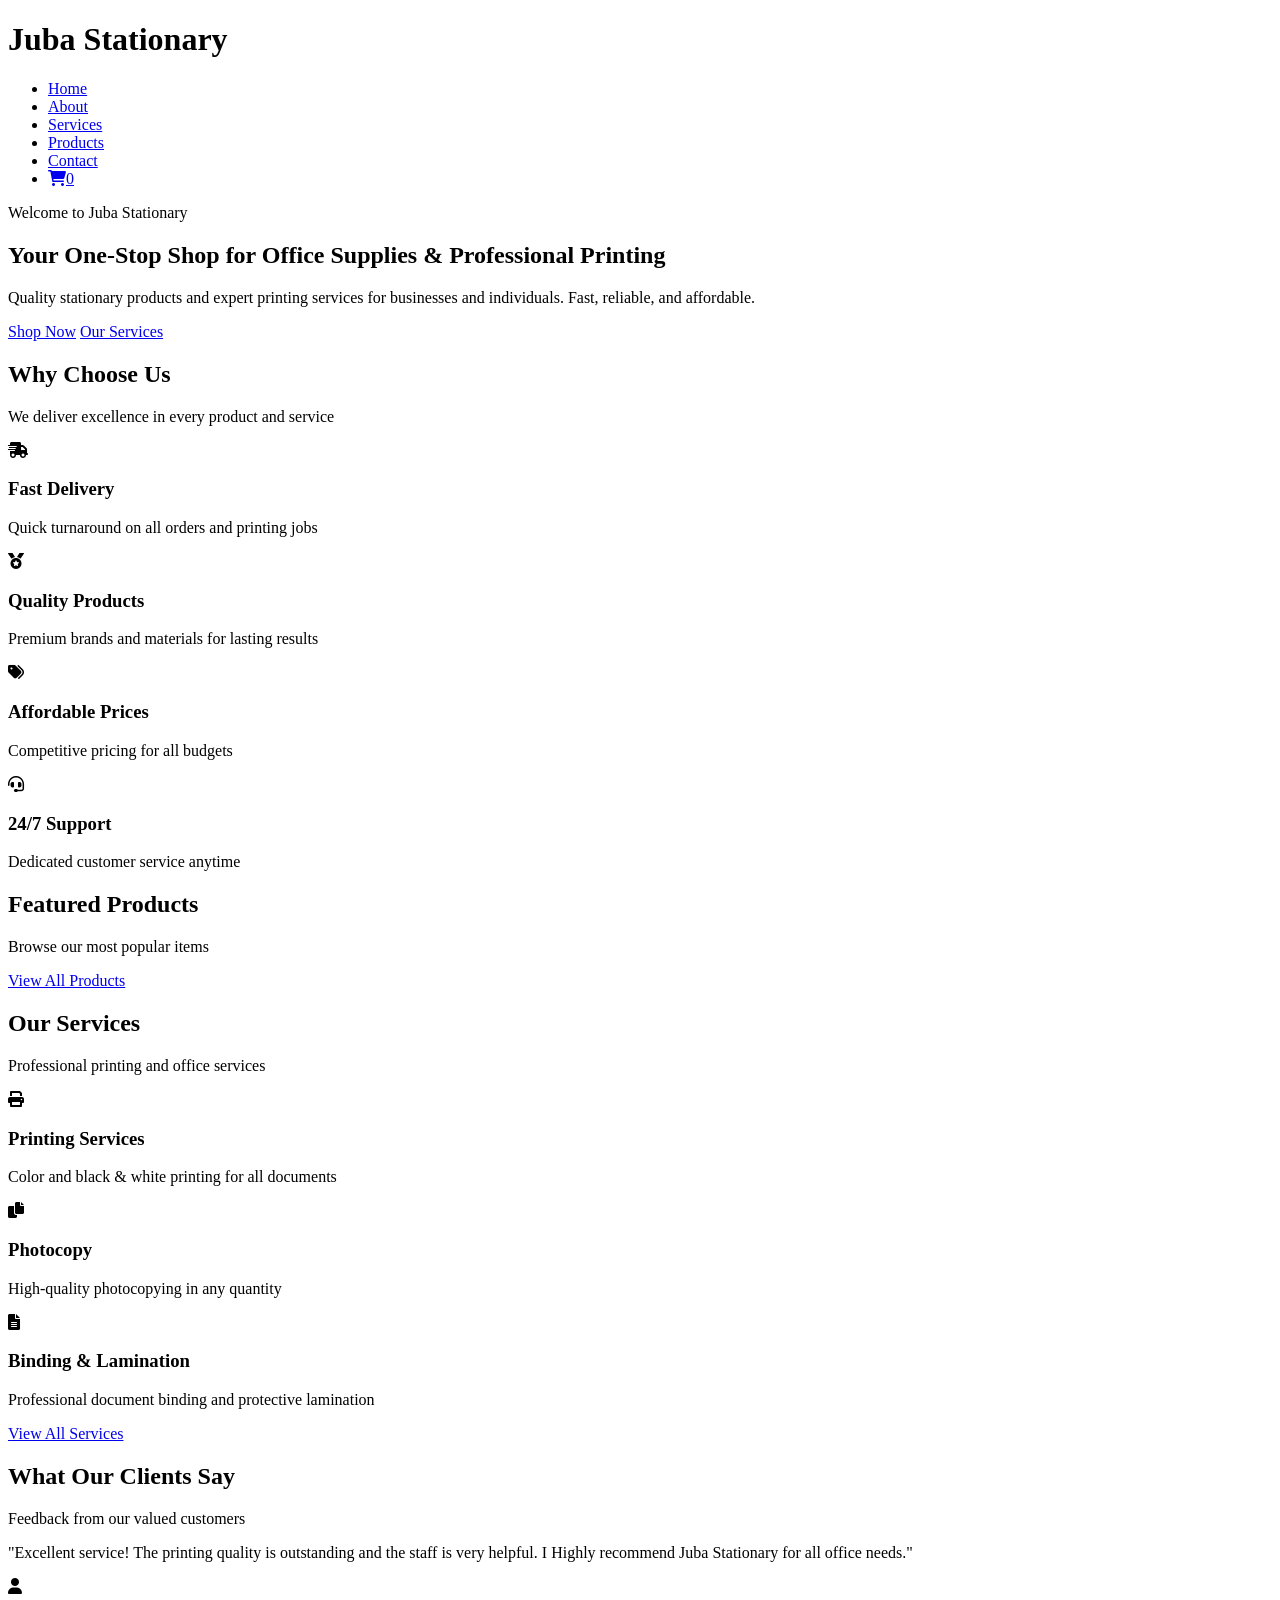
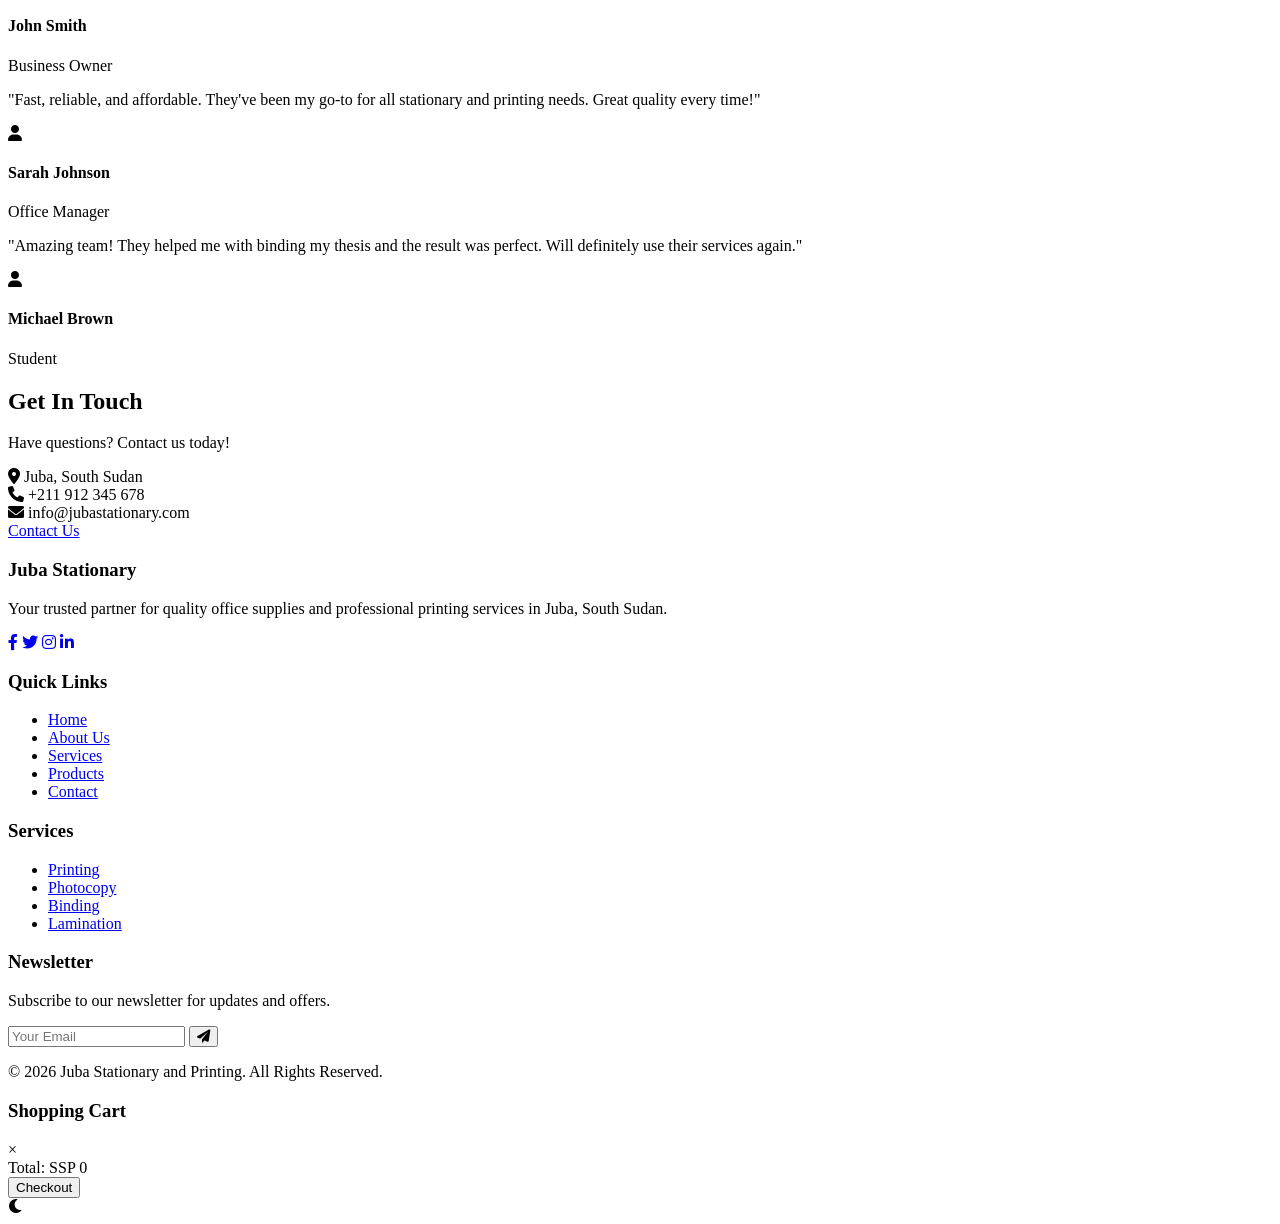
==== index.html @ 0d199f29 "juba stationary and printing juba stationary and printing" ====
<!DOCTYPE html>
<html lang="en">
<head>
    <meta charset="UTF-8">
    <meta name="viewport" content="width=device-width, initial-scale=1.0">
    <title>Juba Stationary and Printing - Professional Office Solutions</title>
    <link rel="stylesheet" href="assets/css/style.css">
    <link rel="preconnect" href="https://fonts.googleapis.com">
    <link rel="preconnect" href="https://fonts.gstatic.com" crossorigin>
    <link href="https://fonts.googleapis.com/css2?family=Poppins:wght@300;400;500;600;700&display=swap" rel="stylesheet">
    <link rel="stylesheet" href="https://cdnjs.cloudflare.com/ajax/libs/font-awesome/6.0.0/css/all.min.css">
</head>
<body>
    <!-- Header -->
    <header class="header" id="header">
        <div class="container">
            <div class="navbar">
                <div class="logo">
                    <h1><span>Juba</span> Stationary</h1>
                </div>
                <nav class="nav-menu" id="navMenu">
                    <ul class="nav-links">
                        <li><a href="index.html" class="active">Home</a></li>
                        <li><a href="about.html">About</a></li>
                        <li><a href="services.html">Services</a></li>
                        <li><a href="products.html">Products</a></li>
                        <li><a href="contact.html">Contact</a></li>
                        <li><a href="#" class="cart-icon"><i class="fas fa-shopping-cart"></i><span id="cartCount">0</span></a></li>
                    </ul>
                    <div class="mobile-menu-btn" id="mobileMenuBtn">
                        <span></span>
                        <span></span>
                        <span></span>
                    </div>
                </nav>
            </div>
        </div>
    </header>

    <!-- Hero Section -->
    <section class="hero">
        <div class="hero-overlay"></div>
        <div class="container">
            <div class="hero-content">
                <span class="hero-subtitle">Welcome to Juba Stationary</span>
                <h2>Your One-Stop Shop for Office Supplies & Professional Printing</h2>
                <p>Quality stationary products and expert printing services for businesses and individuals. Fast, reliable, and affordable.</p>
                <div class="hero-btns">
                    <a href="products.html" class="btn btn-primary">Shop Now</a>
                    <a href="services.html" class="btn btn-secondary">Our Services</a>
                </div>
            </div>
        </div>
    </section>

    <!-- Features Section -->
    <section class="features">
        <div class="container">
            <div class="section-title">
                <h2>Why Choose Us</h2>
                <p>We deliver excellence in every product and service</p>
            </div>
            <div class="features-grid">
                <div class="feature-card">
                    <div class="feature-icon">
                        <i class="fas fa-shipping-fast"></i>
                    </div>
                    <h3>Fast Delivery</h3>
                    <p>Quick turnaround on all orders and printing jobs</p>
                </div>
                <div class="feature-card">
                    <div class="feature-icon">
                        <i class="fas fa-medal"></i>
                    </div>
                    <h3>Quality Products</h3>
                    <p>Premium brands and materials for lasting results</p>
                </div>
                <div class="feature-card">
                    <div class="feature-icon">
                        <i class="fas fa-tags"></i>
                    </div>
                    <h3> Affordable Prices</h3>
                    <p>Competitive pricing for all budgets</p>
                </div>
                <div class="feature-card">
                    <div class="feature-icon">
                        <i class="fas fa-headset"></i>
                    </div>
                    <h3>24/7 Support</h3>
                    <p>Dedicated customer service anytime</p>
                </div>
            </div>
        </div>
    </section>

    <!-- Featured Products -->
    <section class="featured-products">
        <div class="container">
            <div class="section-title">
                <h2>Featured Products</h2>
                <p>Browse our most popular items</p>
            </div>
            <div class="products-grid" id="featuredProducts">
                <!-- Products loaded via JavaScript -->
            </div>
            <div class="view-all">
                <a href="products.html" class="btn btn-primary">View All Products</a>
            </div>
        </div>
    </section>

    <!-- Services Preview -->
    <section class="services-preview">
        <div class="container">
            <div class="section-title">
                <h2>Our Services</h2>
                <p>Professional printing and office services</p>
            </div>
            <div class="services-grid">
                <div class="service-card">
                    <div class="service-image">
                        <i class="fas fa-print"></i>
                    </div>
                    <h3>Printing Services</h3>
                    <p>Color and black & white printing for all documents</p>
                </div>
                <div class="service-card">
                    <div class="service-image">
                        <i class="fas fa-copy"></i>
                    </div>
                    <h3>Photocopy</h3>
                    <p>High-quality photocopying in any quantity</p>
                </div>
                <div class="service-card">
                    <div class="service-image">
                        <i class="fas fa-file-alt"></i>
                    </div>
                    <h3>Binding & Lamination</h3>
                    <p>Professional document binding and protective lamination</p>
                </div>
            </div>
            <div class="view-all">
                <a href="services.html" class="btn btn-primary">View All Services</a>
            </div>
        </div>
    </section>

    <!-- Testimonials -->
    <section class="testimonials">
        <div class="container">
            <div class="section-title">
                <h2>What Our Clients Say</h2>
                <p>Feedback from our valued customers</p>
            </div>
            <div class="testimonials-grid">
                <div class="testimonial-card">
                    <div class="testimonial-content">
                        <p>"Excellent service! The printing quality is outstanding and the staff is very helpful. I Highly recommend Juba Stationary for all office needs."</p>
                    </div>
                    <div class="testimonial-author">
                        <div class="author-image">
                            <i class="fas fa-user"></i>
                        </div>
                        <h4>John Smith</h4>
                        <span>Business Owner</span>
                    </div>
                </div>
                <div class="testimonial-card">
                    <div class="testimonial-content">
                        <p>"Fast, reliable, and affordable. They've been my go-to for all stationary and printing needs. Great quality every time!"</p>
                    </div>
                    <div class="testimonial-author">
                        <div class="author-image">
                            <i class="fas fa-user"></i>
                        </div>
                        <h4>Sarah Johnson</h4>
                        <span>Office Manager</span>
                    </div>
                </div>
                <div class="testimonial-card">
                    <div class="testimonial-content">
                        <p>"Amazing team! They helped me with binding my thesis and the result was perfect. Will definitely use their services again."</p>
                    </div>
                    <div class="testimonial-author">
                        <div class="author-image">
                            <i class="fas fa-user"></i>
                        </div>
                        <h4>Michael Brown</h4>
                        <span>Student</span>
                    </div>
                </div>
            </div>
        </div>
    </section>

    <!-- Contact Preview -->
    <section class="contact-preview">
        <div class="container">
            <div class="contact-box">
                <div class="contact-info">
                    <h2>Get In Touch</h2>
                    <p>Have questions? Contact us today!</p>
                    <div class="info-item">
                        <i class="fas fa-map-marker-alt"></i>
                        <span>Juba, South Sudan</span>
                    </div>
                    <div class="info-item">
                        <i class="fas fa-phone"></i>
                        <span>+211 912 345 678</span>
                    </div>
                    <div class="info-item">
                        <i class="fas fa-envelope"></i>
                        <span>info@jubastationary.com</span>
                    </div>
                </div>
                <div class="contact-btn">
                    <a href="contact.html" class="btn btn-primary">Contact Us</a>
                </div>
            </div>
        </div>
    </section>

    <!-- Footer -->
    <footer class="footer">
        <div class="container">
            <div class="footer-grid">
                <div class="footer-section">
                    <h3>Juba Stationary</h3>
                    <p>Your trusted partner for quality office supplies and professional printing services in Juba, South Sudan.</p>
                    <div class="social-links">
                        <a href="#"><i class="fab fa-facebook-f"></i></a>
                        <a href="#"><i class="fab fa-twitter"></i></a>
                        <a href="#"><i class="fab fa-instagram"></i></a>
                        <a href="#"><i class="fab fa-linkedin-in"></i></a>
                    </div>
                </div>
                <div class="footer-section">
                    <h3>Quick Links</h3>
                    <ul>
                        <li><a href="index.html">Home</a></li>
                        <li><a href="about.html">About Us</a></li>
                        <li><a href="services.html">Services</a></li>
                        <li><a href="products.html">Products</a></li>
                        <li><a href="contact.html">Contact</a></li>
                    </ul>
                </div>
                <div class="footer-section">
                    <h3>Services</h3>
                    <ul>
                        <li><a href="services.html">Printing</a></li>
                        <li><a href="services.html">Photocopy</a></li>
                        <li><a href="services.html">Binding</a></li>
                        <li><a href="services.html">Lamination</a></li>
                    </ul>
                </div>
                <div class="footer-section">
                    <h3>Newsletter</h3>
                    <p>Subscribe to our newsletter for updates and offers.</p>
                    <form class="newsletter-form" onsubmit="return subscribeNewsletter(event)">
                        <input type="email" placeholder="Your Email" required>
                        <button type="submit"><i class="fas fa-paper-plane"></i></button>
                    </form>
                </div>
            </div>
            <div class="footer-bottom">
                <p>&copy; 2026 Juba Stationary and Printing. All Rights Reserved.</p>
            </div>
        </div>
    </footer>

    <!-- Cart Modal -->
    <div class="cart-modal" id="cartModal">
        <div class="cart-content">
            <div class="cart-header">
                <h3>Shopping Cart</h3>
                <span class="close-cart" id="closeCart">&times;</span>
            </div>
            <div class="cart-items" id="cartItems">
                <!-- Cart items loaded via JavaScript -->
            </div>
            <div class="cart-footer">
                <div class="cart-total">
                    <span>Total:</span>
                    <span id="cartTotal">SSP 0</span>
                </div>
                <button class="btn btn-primary" onclick="checkout()">Checkout</button>
            </div>
        </div>
    </div>

    <!-- Dark Mode Toggle -->
    <div class="dark-mode-toggle" id="darkModeToggle">
        <i class="fas fa-moon"></i>
    </div>

    <script src="assets/js/script.js"></script>
</body>
</html>
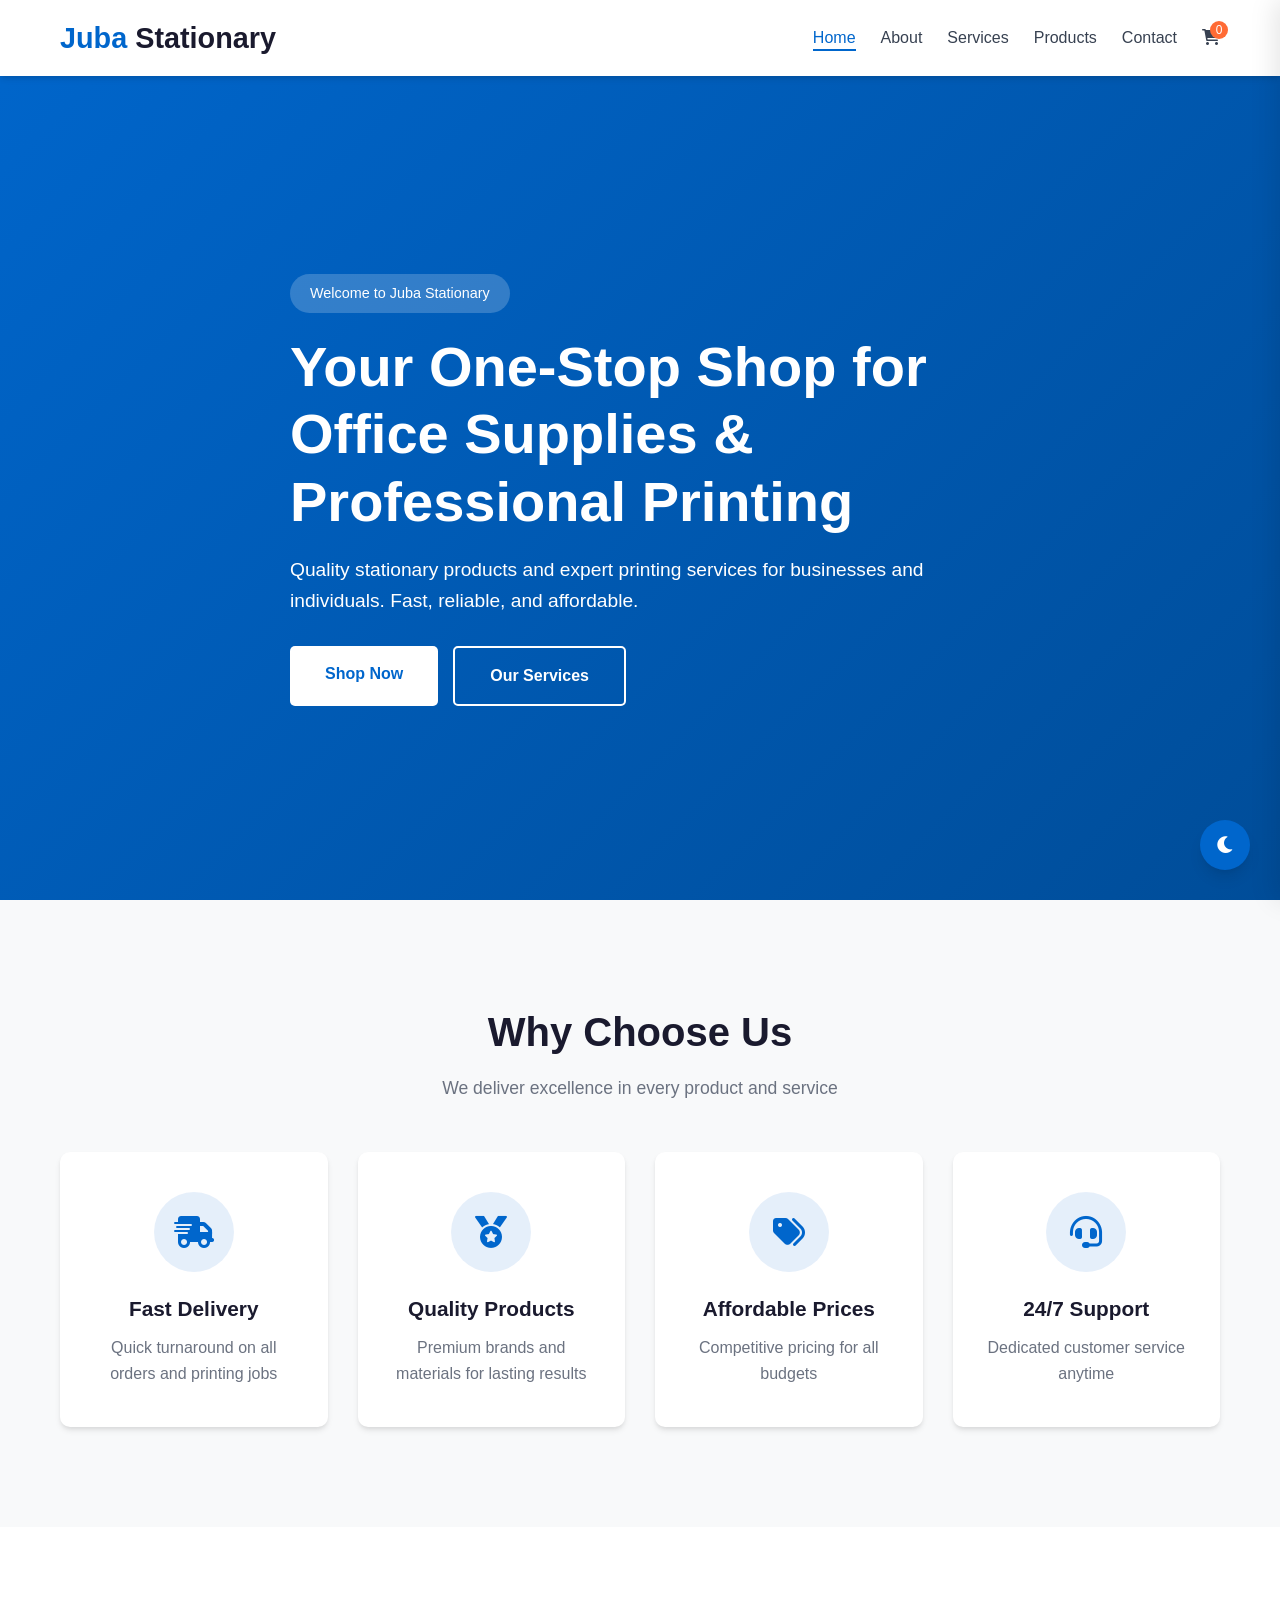
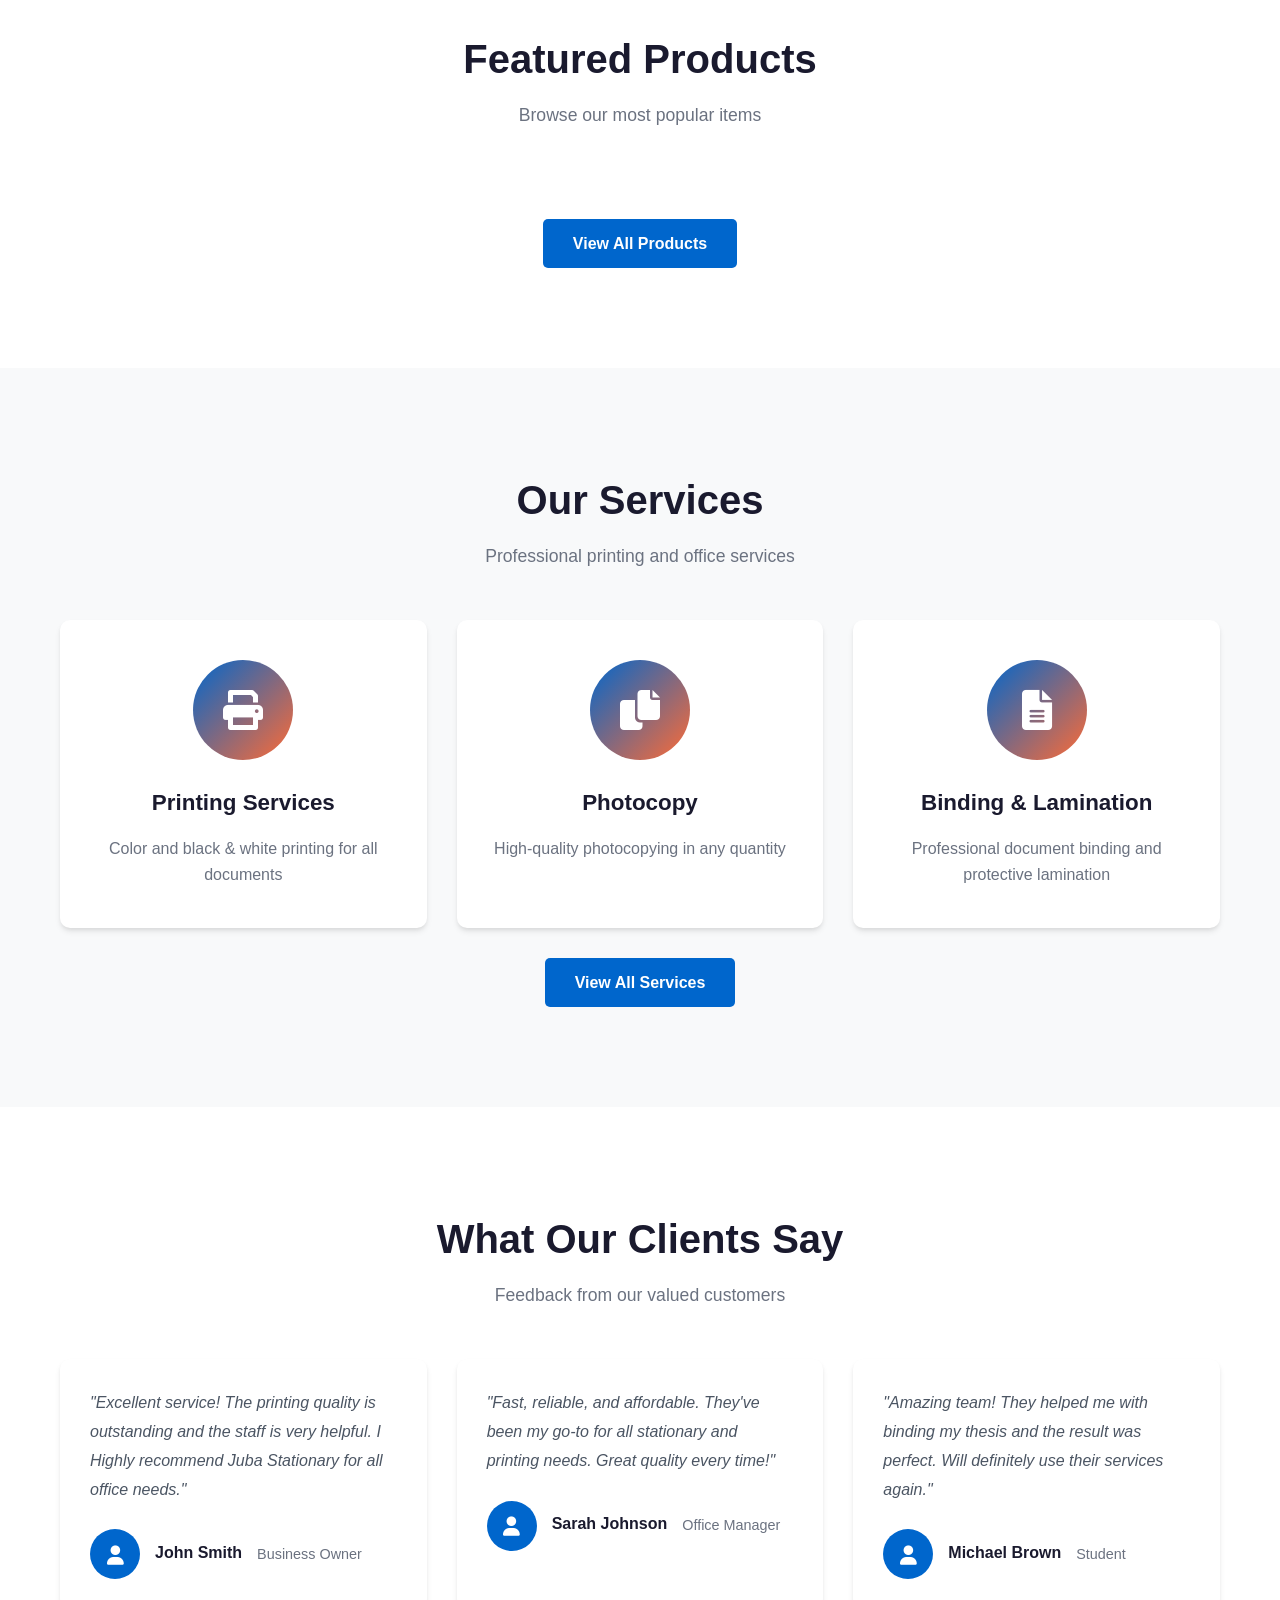
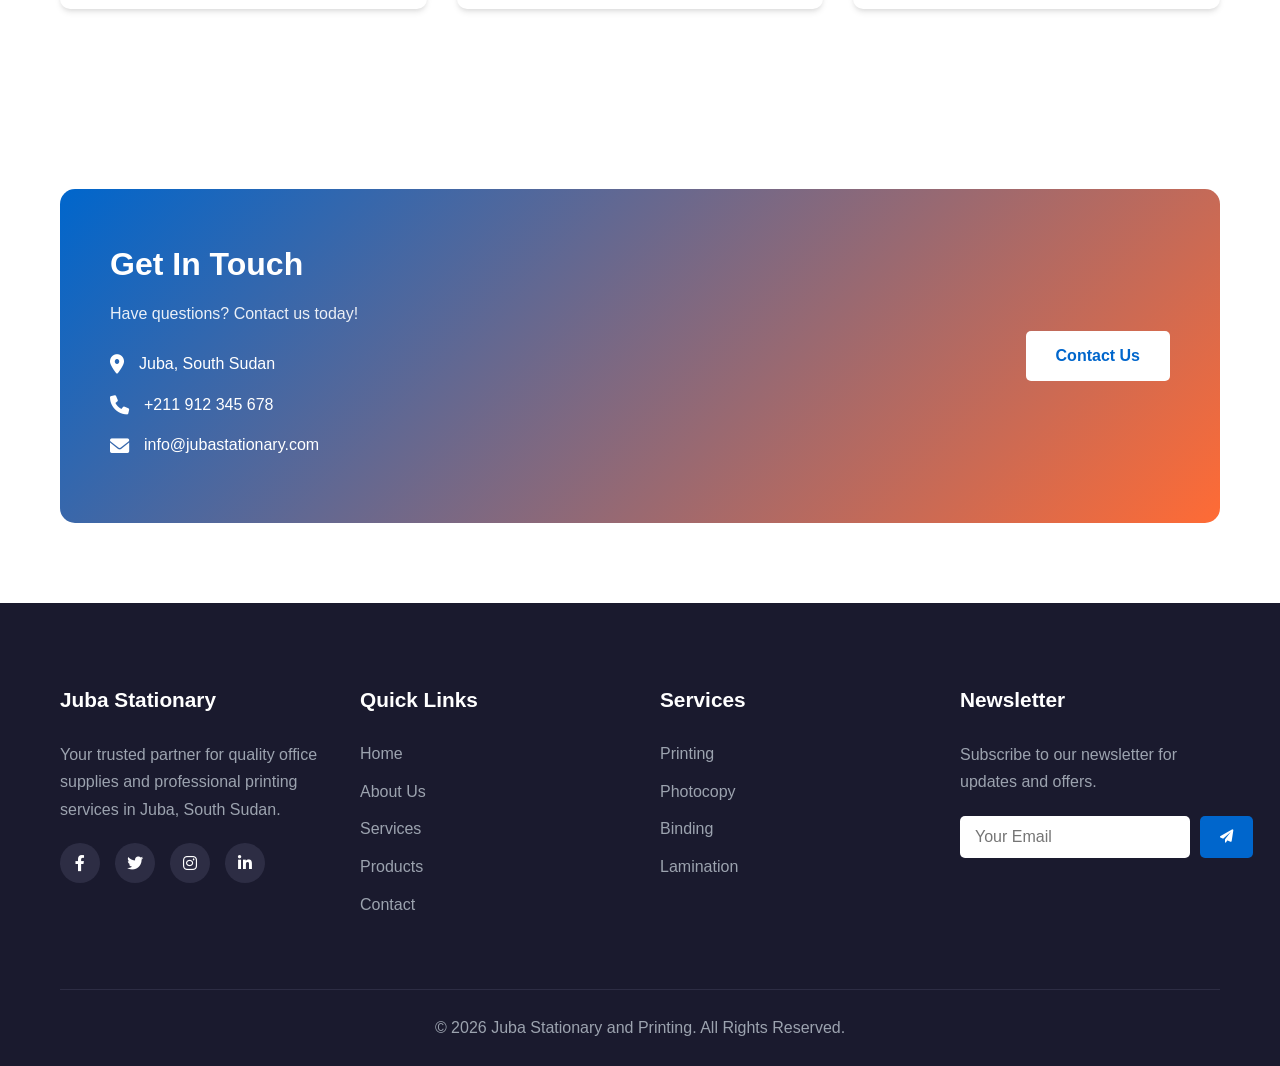
==== commit 9ee6d98a: "Update stylesheet link in index.html" ====
--- a/index.html
+++ b/index.html
@@ -4,7 +4,7 @@
     <meta charset="UTF-8">
     <meta name="viewport" content="width=device-width, initial-scale=1.0">
     <title>Juba Stationary and Printing - Professional Office Solutions</title>
-    <link rel="stylesheet" href="assets/css/style.css">
+    <link rel="stylesheet" href="style.css">
     <link rel="preconnect" href="https://fonts.googleapis.com">
     <link rel="preconnect" href="https://fonts.gstatic.com" crossorigin>
     <link href="https://fonts.googleapis.com/css2?family=Poppins:wght@300;400;500;600;700&display=swap" rel="stylesheet">
@@ -295,4 +295,4 @@
 
     <script src="assets/js/script.js"></script>
 </body>
-</html>+</html>
--- a/style.css
+++ b/style.css
@@ -0,0 +1,1756 @@
+:root {
+    --primary-color: #0066cc;
+    --primary-dark: #0052a3;
+    --secondary-color: #ff6b35;
+    --secondary-light: #ff8c5a;
+    --dark-color: #1a1a2e;
+    --light-dark: #2d2d44;
+    --white: #ffffff;
+    --light-bg: #f8f9fa;
+    --gray-100: #f3f4f6;
+    --gray-200: #e5e7eb;
+    --gray-300: #d1d5db;
+    --gray-400: #9ca3af;
+    --gray-500: #6b7280;
+    --gray-600: #4b5563;
+    --gray-700: #374151;
+    --gray-800: #1f2937;
+    --gray-900: #111827;
+    --shadow: 0 4px 6px -1px rgba(0, 0, 0, 0.1), 0 2px 4px -1px rgba(0, 0, 0, 0.06);
+    --shadow-lg: 0 10px 15px -3px rgba(0, 0, 0, 0.1), 0 4px 6px -2px rgba(0, 0, 0, 0.05);
+    --transition: all 0.3s ease;
+}
+
+* {
+    margin: 0;
+    padding: 0;
+    box-sizing: border-box;
+}
+
+html {
+    scroll-behavior: smooth;
+}
+
+body {
+    font-family: 'Poppins', sans-serif;
+    font-size: 16px;
+    line-height: 1.6;
+    color: var(--gray-800);
+    background-color: var(--white);
+    overflow-x: hidden;
+}
+
+body.dark-mode {
+    --dark-color: #f0f0f0;
+    --light-dark: #e0e0e0;
+    --white: #1a1a2e;
+    --light-bg: #2d2d44;
+    --gray-800: #f3f4f6;
+    background-color: var(--white);
+}
+
+a {
+    text-decoration: none;
+    color: inherit;
+    transition: var(--transition);
+}
+
+ul {
+    list-style: none;
+}
+
+img {
+    max-width: 100%;
+    height: auto;
+}
+
+.container {
+    max-width: 1200px;
+    margin: 0 auto;
+    padding: 0 20px;
+}
+
+.section-title {
+    text-align: center;
+    margin-bottom: 50px;
+}
+
+.section-title h2 {
+    font-size: 2.5rem;
+    color: var(--dark-color);
+    margin-bottom: 10px;
+}
+
+.section-title p {
+    color: var(--gray-500);
+    font-size: 1.1rem;
+}
+
+.btn {
+    display: inline-block;
+    padding: 12px 30px;
+    border-radius: 5px;
+    font-weight: 600;
+    font-size: 1rem;
+    cursor: pointer;
+    transition: var(--transition);
+    border: none;
+    text-align: center;
+}
+
+.btn-primary {
+    background-color: var(--primary-color);
+    color: var(--white);
+}
+
+.btn-primary:hover {
+    background-color: var(--primary-dark);
+    transform: translateY(-2px);
+    box-shadow: var(--shadow);
+}
+
+.btn-secondary {
+    background-color: var(--secondary-color);
+    color: var(--white);
+}
+
+.btn-secondary:hover {
+    background-color: var(--secondary-light);
+    transform: translateY(-2px);
+    box-shadow: var(--shadow);
+}
+
+/* Header */
+.header {
+    position: fixed;
+    top: 0;
+    left: 0;
+    right: 0;
+    background-color: var(--white);
+    box-shadow: var(--shadow);
+    z-index: 1000;
+    transition: var(--transition);
+}
+
+body.dark-mode .header {
+    background-color: var(--light-bg);
+}
+
+.navbar {
+    display: flex;
+    justify-content: space-between;
+    align-items: center;
+    padding: 15px 0;
+}
+
+.logo h1 {
+    font-size: 1.8rem;
+    font-weight: 700;
+    color: var(--dark-color);
+}
+
+.logo h1 span {
+    color: var(--primary-color);
+}
+
+.nav-menu {
+    display: flex;
+    align-items: center;
+    gap: 30px;
+}
+
+.nav-links {
+    display: flex;
+    gap: 25px;
+}
+
+.nav-links a {
+    font-weight: 500;
+    color: var(--gray-700);
+    position: relative;
+}
+
+.nav-links a:hover,
+.nav-links a.active {
+    color: var(--primary-color);
+}
+
+.nav-links a::after {
+    content: '';
+    position: absolute;
+    bottom: -5px;
+    left: 0;
+    width: 0;
+    height: 2px;
+    background-color: var(--primary-color);
+    transition: var(--transition);
+}
+
+.nav-links a:hover::after,
+.nav-links a.active::after {
+    width: 100%;
+}
+
+.cart-icon {
+    position: relative;
+}
+
+.cart-icon span {
+    position: absolute;
+    top: -8px;
+    right: -8px;
+    background-color: var(--secondary-color);
+    color: var(--white);
+    font-size: 0.75rem;
+    width: 18px;
+    height: 18px;
+    border-radius: 50%;
+    display: flex;
+    align-items: center;
+    justify-content: center;
+}
+
+.mobile-menu-btn {
+    display: none;
+    flex-direction: column;
+    gap: 5px;
+    cursor: pointer;
+}
+
+.mobile-menu-btn span {
+    width: 25px;
+    height: 3px;
+    background-color: var(--dark-color);
+    transition: var(--transition);
+}
+
+/* Hero Section */
+.hero {
+    position: relative;
+    min-height: 100vh;
+    display: flex;
+    align-items: center;
+    background: linear-gradient(135deg, #0066cc 0%, #004d99 100%);
+    padding-top: 80px;
+    overflow: hidden;
+}
+
+.hero::before {
+    content: '';
+    position: absolute;
+    top: 0;
+    left: 0;
+    right: 0;
+    bottom: 0;
+    background: url('data:image/svg+xml,<svg xmlns="http://www.w3.org/2000/svg" viewBox="0 0 100 100"><circle cx="50" cy="50" r="40" fill="none" stroke="rgba(255,255,255,0.1)" stroke-width="0.5"/></svg>') repeat;
+    background-size: 50px 50px;
+    opacity: 0.3;
+}
+
+.hero-overlay {
+    position: absolute;
+    top: 0;
+    left: 0;
+    right: 0;
+    bottom: 0;
+    background: linear-gradient(135deg, rgba(0, 102, 204, 0.9) 0%, rgba(0, 77, 153, 0.9) 100%);
+}
+
+.hero-content {
+    position: relative;
+    z-index: 1;
+    max-width: 700px;
+    color: var(--white);
+}
+
+.hero-subtitle {
+    display: inline-block;
+    background-color: rgba(255, 255, 255, 0.2);
+    padding: 8px 20px;
+    border-radius: 30px;
+    font-size: 0.9rem;
+    font-weight: 500;
+    margin-bottom: 20px;
+    animation: fadeInUp 0.8s ease;
+}
+
+.hero-content h2 {
+    font-size: 3.5rem;
+    font-weight: 700;
+    line-height: 1.2;
+    margin-bottom: 20px;
+    animation: fadeInUp 0.8s ease 0.2s both;
+}
+
+.hero-content p {
+    font-size: 1.2rem;
+    margin-bottom: 30px;
+    opacity: 0.9;
+    animation: fadeInUp 0.8s ease 0.4s both;
+}
+
+.hero-btns {
+    display: flex;
+    gap: 15px;
+    animation: fadeInUp 0.8s ease 0.6s both;
+}
+
+.hero-btns .btn {
+    padding: 15px 35px;
+}
+
+.hero-btns .btn-primary {
+    background-color: var(--white);
+    color: var(--primary-color);
+}
+
+.hero-btns .btn-primary:hover {
+    background-color: var(--gray-100);
+    transform: translateY(-2px);
+}
+
+.hero-btns .btn-secondary {
+    background-color: transparent;
+    border: 2px solid var(--white);
+    color: var(--white);
+}
+
+.hero-btns .btn-secondary:hover {
+    background-color: var(--white);
+    color: var(--primary-color);
+}
+
+@keyframes fadeInUp {
+    from {
+        opacity: 0;
+        transform: translateY(30px);
+    }
+    to {
+        opacity: 1;
+        transform: translateY(0);
+    }
+}
+
+/* Features Section */
+.features {
+    padding: 100px 0;
+    background-color: var(--light-bg);
+}
+
+body.dark-mode .features {
+    background-color: var(--light-dark);
+}
+
+.features-grid {
+    display: grid;
+    grid-template-columns: repeat(auto-fit, minmax(250px, 1fr));
+    gap: 30px;
+}
+
+.feature-card {
+    background-color: var(--white);
+    padding: 40px 30px;
+    border-radius: 10px;
+    text-align: center;
+    transition: var(--transition);
+    box-shadow: var(--shadow);
+}
+
+body.dark-mode .feature-card {
+    background-color: var(--gray-800);
+}
+
+.feature-card:hover {
+    transform: translateY(-10px);
+    box-shadow: var(--shadow-lg);
+}
+
+.feature-icon {
+    width: 80px;
+    height: 80px;
+    background-color: rgba(0, 102, 204, 0.1);
+    border-radius: 50%;
+    display: flex;
+    align-items: center;
+    justify-content: center;
+    margin: 0 auto 20px;
+}
+
+.feature-icon i {
+    font-size: 2rem;
+    color: var(--primary-color);
+}
+
+.feature-card h3 {
+    font-size: 1.3rem;
+    color: var(--dark-color);
+    margin-bottom: 10px;
+}
+
+.feature-card p {
+    color: var(--gray-500);
+}
+
+/* Featured Products */
+.featured-products {
+    padding: 100px 0;
+}
+
+.products-grid {
+    display: grid;
+    grid-template-columns: repeat(auto-fit, minmax(280px, 1fr));
+    gap: 30px;
+    margin-bottom: 40px;
+}
+
+.product-card {
+    background-color: var(--white);
+    border-radius: 10px;
+    overflow: hidden;
+    box-shadow: var(--shadow);
+    transition: var(--transition);
+}
+
+body.dark-mode .product-card {
+    background-color: var(--gray-800);
+}
+
+.product-card:hover {
+    transform: translateY(-5px);
+    box-shadow: var(--shadow-lg);
+}
+
+.product-image {
+    height: 200px;
+    background-color: var(--gray-100);
+    display: flex;
+    align-items: center;
+    justify-content: center;
+}
+
+body.dark-mode .product-image {
+    background-color: var(--gray-700);
+}
+
+.product-image i {
+    font-size: 4rem;
+    color: var(--gray-400);
+}
+
+.product-info {
+    padding: 20px;
+}
+
+.product-info h3 {
+    font-size: 1.1rem;
+    color: var(--dark-color);
+    margin-bottom: 10px;
+}
+
+.product-price {
+    font-size: 1.3rem;
+    font-weight: 600;
+    color: var(--primary-color);
+    margin-bottom: 15px;
+}
+
+.product-btn {
+    width: 100%;
+    padding: 10px;
+    background-color: var(--primary-color);
+    color: var(--white);
+    border: none;
+    border-radius: 5px;
+    font-weight: 500;
+    cursor: pointer;
+    transition: var(--transition);
+}
+
+.product-btn:hover {
+    background-color: var(--primary-dark);
+}
+
+.view-all {
+    text-align: center;
+    margin-top: 30px;
+}
+
+/* Services Preview */
+.services-preview {
+    padding: 100px 0;
+    background-color: var(--light-bg);
+}
+
+body.dark-mode .services-preview {
+    background-color: var(--light-dark);
+}
+
+.services-grid {
+    display: grid;
+    grid-template-columns: repeat(auto-fit, minmax(300px, 1fr));
+    gap: 30px;
+}
+
+.service-card {
+    background-color: var(--white);
+    padding: 40px 30px;
+    border-radius: 10px;
+    text-align: center;
+    transition: var(--transition);
+    box-shadow: var(--shadow);
+}
+
+body.dark-mode .service-card {
+    background-color: var(--gray-800);
+}
+
+.service-card:hover {
+    transform: translateY(-5px);
+    box-shadow: var(--shadow-lg);
+}
+
+.service-image {
+    width: 100px;
+    height: 100px;
+    background: linear-gradient(135deg, var(--primary-color) 0%, var(--secondary-color) 100%);
+    border-radius: 50%;
+    display: flex;
+    align-items: center;
+    justify-content: center;
+    margin: 0 auto 25px;
+}
+
+.service-image i {
+    font-size: 2.5rem;
+    color: var(--white);
+}
+
+.service-card h3 {
+    font-size: 1.4rem;
+    color: var(--dark-color);
+    margin-bottom: 15px;
+}
+
+.service-card p {
+    color: var(--gray-500);
+}
+
+/* Testimonials */
+.testimonials {
+    padding: 100px 0;
+}
+
+.testimonials-grid {
+    display: grid;
+    grid-template-columns: repeat(auto-fit, minmax(320px, 1fr));
+    gap: 30px;
+}
+
+.testimonial-card {
+    background-color: var(--white);
+    padding: 30px;
+    border-radius: 10px;
+    box-shadow: var(--shadow);
+}
+
+body.dark-mode .testimonial-card {
+    background-color: var(--gray-800);
+}
+
+.testimonial-content {
+    margin-bottom: 25px;
+}
+
+.testimonial-content p {
+    color: var(--gray-600);
+    font-style: italic;
+    line-height: 1.8;
+}
+
+.testimonial-author {
+    display: flex;
+    align-items: center;
+    gap: 15px;
+}
+
+.author-image {
+    width: 50px;
+    height: 50px;
+    background-color: var(--primary-color);
+    border-radius: 50%;
+    display: flex;
+    align-items: center;
+    justify-content: center;
+}
+
+.author-image i {
+    color: var(--white);
+    font-size: 1.2rem;
+}
+
+.testimonial-author h4 {
+    color: var(--dark-color);
+    font-size: 1rem;
+    margin-bottom: 3px;
+}
+
+.testimonial-author span {
+    color: var(--gray-500);
+    font-size: 0.9rem;
+}
+
+/* Contact Preview */
+.contact-preview {
+    padding: 80px 0;
+}
+
+.contact-box {
+    background: linear-gradient(135deg, var(--primary-color) 0%, var(--secondary-color) 100%);
+    border-radius: 15px;
+    padding: 50px;
+    display: flex;
+    justify-content: space-between;
+    align-items: center;
+    color: var(--white);
+}
+
+.contact-info h2 {
+    font-size: 2rem;
+    margin-bottom: 10px;
+}
+
+.contact-info > p {
+    opacity: 0.9;
+    margin-bottom: 25px;
+}
+
+.info-item {
+    display: flex;
+    align-items: center;
+    gap: 15px;
+    margin-bottom: 15px;
+}
+
+.info-item i {
+    font-size: 1.2rem;
+}
+
+.contact-btn .btn {
+    background-color: var(--white);
+    color: var(--primary-color);
+}
+
+.contact-btn .btn:hover {
+    background-color: var(--gray-100);
+}
+
+/* Page Header */
+.page-header {
+    padding: 150px 0 80px;
+    background: linear-gradient(135deg, var(--primary-color) 0%, var(--primary-dark) 100%);
+    text-align: center;
+    color: var(--white);
+}
+
+.page-header h1 {
+    font-size: 3rem;
+    margin-bottom: 15px;
+}
+
+.page-header p {
+    font-size: 1.2rem;
+    opacity: 0.9;
+}
+
+/* About Section */
+.about-section {
+    padding: 100px 0;
+}
+
+.about-content {
+    display: grid;
+    grid-template-columns: 1fr 1fr;
+    gap: 50px;
+    align-items: center;
+}
+
+.about-image {
+    position: relative;
+}
+
+.image-placeholder {
+    width: 100%;
+    height: 400px;
+    background: linear-gradient(135deg, var(--primary-color) 0%, var(--secondary-color) 100%);
+    border-radius: 15px;
+    display: flex;
+    align-items: center;
+    justify-content: center;
+}
+
+.image-placeholder i {
+    font-size: 8rem;
+    color: var(--white);
+    opacity: 0.5;
+}
+
+.about-text h2 {
+    font-size: 2.5rem;
+    color: var(--dark-color);
+    margin-bottom: 20px;
+}
+
+.about-text p {
+    color: var(--gray-600);
+    margin-bottom: 20px;
+    line-height: 1.8;
+}
+
+/* Mission & Vision */
+.mission-vision {
+    padding: 80px 0;
+    background-color: var(--light-bg);
+}
+
+body.dark-mode .mission-vision {
+    background-color: var(--light-dark);
+}
+
+.mv-grid {
+    display: grid;
+    grid-template-columns: repeat(auto-fit, minmax(400px, 1fr));
+    gap: 40px;
+}
+
+.mv-card {
+    background-color: var(--white);
+    padding: 40px;
+    border-radius: 10px;
+    text-align: center;
+    box-shadow: var(--shadow);
+}
+
+body.dark-mode .mv-card {
+    background-color: var(--gray-800);
+}
+
+.mv-icon {
+    width: 80px;
+    height: 80px;
+    background: linear-gradient(135deg, var(--primary-color) 0%, var(--secondary-color) 100%);
+    border-radius: 50%;
+    display: flex;
+    align-items: center;
+    justify-content: center;
+    margin: 0 auto 25px;
+}
+
+.mv-icon i {
+    font-size: 2rem;
+    color: var(--white);
+}
+
+.mv-card h3 {
+    font-size: 1.5rem;
+    color: var(--dark-color);
+    margin-bottom: 15px;
+}
+
+.mv-card p {
+    color: var(--gray-600);
+    line-height: 1.7;
+}
+
+/* Values Section */
+.values-section {
+    padding: 100px 0;
+}
+
+.values-grid {
+    display: grid;
+    grid-template-columns: repeat(auto-fit, minmax(250px, 1fr));
+    gap: 30px;
+}
+
+.value-card {
+    text-align: center;
+    padding: 30px;
+    background-color: var(--white);
+    border-radius: 10px;
+    transition: var(--transition);
+    box-shadow: var(--shadow);
+}
+
+body.dark-mode .value-card {
+    background-color: var(--gray-800);
+}
+
+.value-card:hover {
+    transform: translateY(-5px);
+    box-shadow: var(--shadow-lg);
+}
+
+.value-card i {
+    font-size: 2.5rem;
+    color: var(--primary-color);
+    margin-bottom: 20px;
+}
+
+.value-card h3 {
+    font-size: 1.2rem;
+    color: var(--dark-color);
+    margin-bottom: 10px;
+}
+
+.value-card p {
+    color: var(--gray-500);
+}
+
+/* Team Section */
+.team-section {
+    padding: 100px 0;
+    background-color: var(--light-bg);
+}
+
+body.dark-mode .team-section {
+    background-color: var(--light-dark);
+}
+
+.team-grid {
+    display: grid;
+    grid-template-columns: repeat(auto-fit, minmax(250px, 1fr));
+    gap: 30px;
+}
+
+.team-card {
+    background-color: var(--white);
+    padding: 30px;
+    border-radius: 10px;
+    text-align: center;
+    transition: var(--transition);
+    box-shadow: var(--shadow);
+}
+
+body.dark-mode .team-card {
+    background-color: var(--gray-800);
+}
+
+.team-card:hover {
+    transform: translateY(-5px);
+    box-shadow: var(--shadow-lg);
+}
+
+.team-image {
+    width: 120px;
+    height: 120px;
+    background: linear-gradient(135deg, var(--primary-color) 0%, var(--secondary-color) 100%);
+    border-radius: 50%;
+    display: flex;
+    align-items: center;
+    justify-content: center;
+    margin: 0 auto 20px;
+}
+
+.team-image i {
+    font-size: 3rem;
+    color: var(--white);
+}
+
+.team-card h3 {
+    font-size: 1.2rem;
+    color: var(--dark-color);
+    margin-bottom: 5px;
+}
+
+.team-card p {
+    color: var(--primary-color);
+    font-weight: 500;
+}
+
+/* Services Page */
+.services-section {
+    padding: 100px 0;
+}
+
+.services-list {
+    display: flex;
+    flex-direction: column;
+    gap: 50px;
+}
+
+.service-item {
+    display: grid;
+    grid-template-columns: 200px 1fr;
+    gap: 40px;
+    background-color: var(--white);
+    padding: 40px;
+    border-radius: 10px;
+    box-shadow: var(--shadow);
+    align-items: center;
+}
+
+body.dark-mode .service-item {
+    background-color: var(--gray-800);
+}
+
+.service-item .service-icon {
+    width: 150px;
+    height: 150px;
+    background: linear-gradient(135deg, var(--primary-color) 0%, var(--secondary-color) 100%);
+    border-radius: 50%;
+    display: flex;
+    align-items: center;
+    justify-content: center;
+    margin: 0 auto;
+}
+
+.service-item .service-icon i {
+    font-size: 3.5rem;
+    color: var(--white);
+}
+
+.service-details h3 {
+    font-size: 1.8rem;
+    color: var(--dark-color);
+    margin-bottom: 15px;
+}
+
+.service-details p {
+    color: var(--gray-600);
+    margin-bottom: 20px;
+    line-height: 1.7;
+}
+
+.service-details ul {
+    display: grid;
+    grid-template-columns: 1fr 1fr;
+    gap: 15px;
+    margin-bottom: 25px;
+}
+
+.service-details ul li {
+    display: flex;
+    align-items: center;
+    gap: 10px;
+    color: var(--gray-700);
+}
+
+.service-details ul li i {
+    color: var(--secondary-color);
+}
+
+/* CTA Section */
+.cta-section {
+    padding: 80px 0;
+    background: linear-gradient(135deg, var(--primary-color) 0%, var(--secondary-color) 100%);
+    text-align: center;
+    color: var(--white);
+}
+
+.cta-section h2 {
+    font-size: 2.5rem;
+    margin-bottom: 15px;
+}
+
+.cta-section p {
+    font-size: 1.1rem;
+    margin-bottom: 30px;
+    opacity: 0.9;
+}
+
+/* Products Page */
+.products-section {
+    padding: 100px 0;
+}
+
+.products-toolbar {
+    display: flex;
+    justify-content: space-between;
+    align-items: center;
+    margin-bottom: 50px;
+    flex-wrap: wrap;
+    gap: 20px;
+}
+
+.search-box {
+    display: flex;
+    background-color: var(--white);
+    border-radius: 5px;
+    overflow: hidden;
+    box-shadow: var(--shadow);
+    width: 300px;
+}
+
+body.dark-mode .search-box {
+    background-color: var(--gray-800);
+}
+
+.search-box input {
+    flex: 1;
+    padding: 12px 15px;
+    border: none;
+    outline: none;
+    font-size: 1rem;
+}
+
+body.dark-mode .search-box input {
+    background-color: var(--gray-800);
+    color: var(--white);
+}
+
+.search-box button {
+    padding: 12px 20px;
+    background-color: var(--primary-color);
+    border: none;
+    color: var(--white);
+    cursor: pointer;
+}
+
+.filter-buttons {
+    display: flex;
+    gap: 10px;
+    flex-wrap: wrap;
+}
+
+.filter-btn {
+    padding: 10px 20px;
+    border: 2px solid var(--primary-color);
+    background-color: transparent;
+    color: var(--primary-color);
+    border-radius: 5px;
+    cursor: pointer;
+    font-weight: 500;
+    transition: var(--transition);
+}
+
+.filter-btn:hover,
+.filter-btn.active {
+    background-color: var(--primary-color);
+    color: var(--white);
+}
+
+/* Contact Page */
+.contact-section {
+    padding: 100px 0;
+}
+
+.contact-grid {
+    display: grid;
+    grid-template-columns: 1fr 1fr;
+    gap: 50px;
+}
+
+.contact-form-container,
+.contact-info-container {
+    background-color: var(--white);
+    padding: 40px;
+    border-radius: 10px;
+    box-shadow: var(--shadow);
+}
+
+body.dark-mode .contact-form-container,
+body.dark-mode .contact-info-container {
+    background-color: var(--gray-800);
+}
+
+.contact-form-container h2,
+.contact-info-container h2 {
+    font-size: 1.8rem;
+    color: var(--dark-color);
+    margin-bottom: 30px;
+}
+
+.form-group {
+    margin-bottom: 25px;
+}
+
+.form-group label {
+    display: block;
+    color: var(--gray-700);
+    margin-bottom: 8px;
+    font-weight: 500;
+}
+
+.form-group input,
+.form-group textarea {
+    width: 100%;
+    padding: 12px 15px;
+    border: 2px solid var(--gray-200);
+    border-radius: 5px;
+    font-size: 1rem;
+    font-family: inherit;
+    transition: var(--transition);
+}
+
+body.dark-mode .form-group input,
+body.dark-mode .form-group textarea {
+    background-color: var(--gray-700);
+    border-color: var(--gray-600);
+    color: var(--white);
+}
+
+.form-group input:focus,
+.form-group textarea:focus {
+    outline: none;
+    border-color: var(--primary-color);
+}
+
+.contact-info-item {
+    display: flex;
+    align-items: flex-start;
+    gap: 20px;
+    margin-bottom: 30px;
+}
+
+.contact-info-item i {
+    width: 50px;
+    height: 50px;
+    background-color: rgba(0, 102, 204, 0.1);
+    border-radius: 50%;
+    display: flex;
+    align-items: center;
+    justify-content: center;
+    color: var(--primary-color);
+    font-size: 1.2rem;
+    flex-shrink: 0;
+}
+
+.contact-info-item h3 {
+    font-size: 1.1rem;
+    color: var(--dark-color);
+    margin-bottom: 5px;
+}
+
+.contact-info-item p {
+    color: var(--gray-600);
+}
+
+.map-container {
+    margin-top: 30px;
+    border-radius: 10px;
+    overflow: hidden;
+}
+
+/* Footer */
+.footer {
+    background-color: var(--dark-color);
+    color: var(--white);
+    padding: 80px 0 0;
+}
+
+.footer-grid {
+    display: grid;
+    grid-template-columns: repeat(auto-fit, minmax(250px, 1fr));
+    gap: 40px;
+    padding-bottom: 60px;
+}
+
+.footer-section h3 {
+    font-size: 1.3rem;
+    margin-bottom: 25px;
+    color: var(--white);
+}
+
+.footer-section > p {
+    color: var(--gray-400);
+    margin-bottom: 20px;
+    line-height: 1.7;
+}
+
+.social-links {
+    display: flex;
+    gap: 15px;
+}
+
+.social-links a {
+    width: 40px;
+    height: 40px;
+    background-color: var(--light-dark);
+    border-radius: 50%;
+    display: flex;
+    align-items: center;
+    justify-content: center;
+    transition: var(--transition);
+}
+
+.social-links a:hover {
+    background-color: var(--primary-color);
+}
+
+.footer-section ul li {
+    margin-bottom: 12px;
+}
+
+.footer-section ul li a {
+    color: var(--gray-400);
+}
+
+.footer-section ul li a:hover {
+    color: var(--white);
+    padding-left: 5px;
+}
+
+.newsletter-form {
+    display: flex;
+    gap: 10px;
+}
+
+.newsletter-form input {
+    flex: 1;
+    padding: 12px 15px;
+    border: none;
+    border-radius: 5px;
+    font-size: 1rem;
+}
+
+.newsletter-form button {
+    padding: 12px 20px;
+    background-color: var(--primary-color);
+    border: none;
+    border-radius: 5px;
+    color: var(--white);
+    cursor: pointer;
+    transition: var(--transition);
+}
+
+.newsletter-form button:hover {
+    background-color: var(--primary-dark);
+}
+
+.footer-bottom {
+    border-top: 1px solid var(--light-dark);
+    padding: 25px 0;
+    text-align: center;
+}
+
+.footer-bottom p {
+    color: var(--gray-400);
+}
+
+/* Cart Modal */
+.cart-modal {
+    position: fixed;
+    top: 0;
+    right: -400px;
+    width: 400px;
+    height: 100vh;
+    background-color: var(--white);
+    box-shadow: -5px 0 25px rgba(0, 0, 0, 0.1);
+    z-index: 2000;
+    transition: var(--transition);
+}
+
+body.dark-mode .cart-modal {
+    background-color: var(--gray-800);
+}
+
+.cart-modal.active {
+    right: 0;
+}
+
+.cart-content {
+    display: flex;
+    flex-direction: column;
+    height: 100%;
+}
+
+.cart-header {
+    display: flex;
+    justify-content: space-between;
+    align-items: center;
+    padding: 25px;
+    border-bottom: 1px solid var(--gray-200);
+}
+
+body.dark-mode .cart-header {
+    border-color: var(--gray-700);
+}
+
+.cart-header h3 {
+    font-size: 1.3rem;
+    color: var(--dark-color);
+}
+
+.close-cart {
+    font-size: 2rem;
+    color: var(--gray-500);
+    cursor: pointer;
+    transition: var(--transition);
+}
+
+.close-cart:hover {
+    color: var(--dark-color);
+}
+
+.cart-items {
+    flex: 1;
+    overflow-y: auto;
+    padding: 25px;
+}
+
+.cart-item {
+    display: flex;
+    gap: 15px;
+    padding: 15px 0;
+    border-bottom: 1px solid var(--gray-200);
+}
+
+body.dark-mode .cart-item {
+    border-color: var(--gray-700);
+}
+
+.cart-item-image {
+    width: 70px;
+    height: 70px;
+    background-color: var(--gray-100);
+    border-radius: 5px;
+    display: flex;
+    align-items: center;
+    justify-content: center;
+}
+
+body.dark-mode .cart-item-image {
+    background-color: var(--gray-700);
+}
+
+.cart-item-image i {
+    font-size: 1.5rem;
+    color: var(--gray-400);
+}
+
+.cart-item-info {
+    flex: 1;
+}
+
+.cart-item-info h4 {
+    font-size: 1rem;
+    color: var(--dark-color);
+    margin-bottom: 5px;
+}
+
+.cart-item-info p {
+    color: var(--primary-color);
+    font-weight: 600;
+}
+
+.cart-item-qty {
+    display: flex;
+    align-items: center;
+    gap: 10px;
+    margin-top: 10px;
+}
+
+.qty-btn {
+    width: 25px;
+    height: 25px;
+    background-color: var(--gray-200);
+    border: none;
+    border-radius: 3px;
+    cursor: pointer;
+    font-weight: bold;
+}
+
+body.dark-mode .qty-btn {
+    background-color: var(--gray-700);
+    color: var(--white);
+}
+
+.remove-item {
+    color: var(--secondary-color);
+    cursor: pointer;
+    font-size: 0.9rem;
+}
+
+.cart-footer {
+    padding: 25px;
+    border-top: 1px solid var(--gray-200);
+    background-color: var(--light-bg);
+}
+
+body.dark-mode .cart-footer {
+    background-color: var(--gray-700);
+    border-color: var(--gray-600);
+}
+
+.cart-total {
+    display: flex;
+    justify-content: space-between;
+    font-size: 1.2rem;
+    font-weight: 600;
+    margin-bottom: 20px;
+    color: var(--dark-color);
+}
+
+.cart-footer .btn {
+    width: 100%;
+}
+
+/* Dark Mode Toggle */
+.dark-mode-toggle {
+    position: fixed;
+    bottom: 30px;
+    right: 30px;
+    width: 50px;
+    height: 50px;
+    background-color: var(--primary-color);
+    border-radius: 50%;
+    display: flex;
+    align-items: center;
+    justify-content: center;
+    cursor: pointer;
+    box-shadow: var(--shadow-lg);
+    z-index: 1001;
+    transition: var(--transition);
+}
+
+.dark-mode-toggle:hover {
+    transform: scale(1.1);
+}
+
+.dark-mode-toggle i {
+    color: var(--white);
+    font-size: 1.2rem;
+}
+
+body.dark-mode .dark-mode-toggle i::before {
+    content: '\f185';
+}
+
+/* Auth Pages */
+.auth-section {
+    padding: 150px 0 80px;
+    min-height: 100vh;
+    display: flex;
+    align-items: center;
+    justify-content: center;
+}
+
+.auth-container {
+    background-color: var(--white);
+    padding: 50px;
+    border-radius: 10px;
+    box-shadow: var(--shadow-lg);
+    max-width: 450px;
+    width: 100%;
+}
+
+body.dark-mode .auth-container {
+    background-color: var(--gray-800);
+}
+
+.auth-container h2 {
+    font-size: 2rem;
+    color: var(--dark-color);
+    text-align: center;
+    margin-bottom: 10px;
+}
+
+.auth-container .subtitle {
+    text-align: center;
+    color: var(--gray-500);
+    margin-bottom: 40px;
+}
+
+.auth-container .form-group {
+    margin-bottom: 20px;
+}
+
+.auth-container .btn {
+    width: 100%;
+    margin-top: 10px;
+}
+
+.auth-container .form-footer {
+    text-align: center;
+    margin-top: 25px;
+    color: var(--gray-500);
+}
+
+.auth-container .form-footer a {
+    color: var(--primary-color);
+    font-weight: 600;
+}
+
+/* Admin Panel */
+.admin-section {
+    padding: 120px 0 80px;
+}
+
+.admin-container {
+    display: grid;
+    grid-template-columns: 250px 1fr;
+    gap: 30px;
+}
+
+.admin-sidebar {
+    background-color: var(--white);
+    padding: 30px;
+    border-radius: 10px;
+    box-shadow: var(--shadow);
+    height: fit-content;
+}
+
+body.dark-mode .admin-sidebar {
+    background-color: var(--gray-800);
+}
+
+.admin-sidebar h3 {
+    font-size: 1.2rem;
+    color: var(--dark-color);
+    margin-bottom: 25px;
+    padding-bottom: 15px;
+    border-bottom: 2px solid var(--gray-200);
+}
+
+body.dark-mode .admin-sidebar h3 {
+    border-color: var(--gray-700);
+}
+
+.admin-sidebar ul li {
+    margin-bottom: 12px;
+}
+
+.admin-sidebar ul li a {
+    display: block;
+    padding: 12px 15px;
+    color: var(--gray-700);
+    border-radius: 5px;
+    transition: var(--transition);
+}
+
+body.dark-mode .admin-sidebar ul li a {
+    color: var(--gray-300);
+}
+
+.admin-sidebar ul li a:hover,
+.admin-sidebar ul li a.active {
+    background-color: var(--primary-color);
+    color: var(--white);
+}
+
+.admin-content {
+    background-color: var(--white);
+    padding: 30px;
+    border-radius: 10px;
+    box-shadow: var(--shadow);
+}
+
+body.dark-mode .admin-content {
+    background-color: var(--gray-800);
+}
+
+.admin-content h2 {
+    font-size: 1.8rem;
+    color: var(--dark-color);
+    margin-bottom: 30px;
+}
+
+.admin-stats {
+    display: grid;
+    grid-template-columns: repeat(auto-fit, minmax(200px, 1fr));
+    gap: 25px;
+    margin-bottom: 40px;
+}
+
+.stat-card {
+    background-color: var(--light-bg);
+    padding: 25px;
+    border-radius: 10px;
+    text-align: center;
+}
+
+body.dark-mode .stat-card {
+    background-color: var(--gray-700);
+}
+
+.stat-card h4 {
+    font-size: 0.9rem;
+    color: var(--gray-500);
+    margin-bottom: 10px;
+}
+
+.stat-card .number {
+    font-size: 2rem;
+    font-weight: 700;
+    color: var(--primary-color);
+}
+
+.admin-table {
+    width: 100%;
+    border-collapse: collapse;
+}
+
+.admin-table th,
+.admin-table td {
+    padding: 15px;
+    text-align: left;
+    border-bottom: 1px solid var(--gray-200);
+}
+
+body.dark-mode .admin-table th,
+body.dark-mode .admin-table td {
+    border-color: var(--gray-700);
+}
+
+.admin-table th {
+    background-color: var(--light-bg);
+    color: var(--dark-color);
+    font-weight: 600;
+}
+
+body.dark-mode .admin-table th {
+    background-color: var(--gray-700);
+}
+
+.admin-table .actions {
+    display: flex;
+    gap: 10px;
+}
+
+.admin-table .actions button {
+    padding: 8px 12px;
+    border: none;
+    border-radius: 5px;
+    cursor: pointer;
+    font-size: 0.9rem;
+}
+
+.edit-btn {
+    background-color: var(--primary-color);
+    color: var(--white);
+}
+
+.delete-btn {
+    background-color: var(--secondary-color);
+    color: var(--white);
+}
+
+/* Responsive Design */
+@media (max-width: 1024px) {
+    .about-content {
+        grid-template-columns: 1fr;
+    }
+
+    .service-item {
+        grid-template-columns: 1fr;
+        text-align: center;
+    }
+
+    .service-details ul {
+        justify-items: center;
+    }
+
+    .contact-grid {
+        grid-template-columns: 1fr;
+    }
+
+    .admin-container {
+        grid-template-columns: 1fr;
+    }
+}
+
+@media (max-width: 768px) {
+    .nav-links {
+        position: fixed;
+        top: 0;
+        right: -100%;
+        width: 80%;
+        height: 100vh;
+        background-color: var(--white);
+        flex-direction: column;
+        padding: 100px 40px 40px;
+        transition: var(--transition);
+        box-shadow: -5px 0 25px rgba(0, 0, 0, 0.1);
+    }
+
+    body.dark-mode .nav-links {
+        background-color: var(--gray-800);
+    }
+
+    .nav-links.active {
+        right: 0;
+    }
+
+    .mobile-menu-btn {
+        display: flex;
+        z-index: 1001;
+    }
+
+    .mobile-menu-btn.active span:nth-child(1) {
+        transform: rotate(45deg) translate(5px, 6px);
+    }
+
+    .mobile-menu-btn.active span:nth-child(2) {
+        opacity: 0;
+    }
+
+    .mobile-menu-btn.active span:nth-child(3) {
+        transform: rotate(-45deg) translate(5px, -6px);
+    }
+
+    .hero-content h2 {
+        font-size: 2.5rem;
+    }
+
+    .contact-box {
+        flex-direction: column;
+        text-align: center;
+        gap: 30px;
+    }
+
+    .products-toolbar {
+        flex-direction: column;
+        align-items: stretch;
+    }
+
+    .search-box {
+        width: 100%;
+    }
+
+    .filter-buttons {
+        justify-content: center;
+    }
+
+    .cart-modal {
+        width: 100%;
+        right: -100%;
+    }
+
+    .mv-grid {
+        grid-template-columns: 1fr;
+    }
+
+    .auth-container {
+        padding: 30px;
+    }
+}
+
+@media (max-width: 480px) {
+    .hero-content h2 {
+        font-size: 2rem;
+    }
+
+    .hero-btns {
+        flex-direction: column;
+    }
+
+    .section-title h2 {
+        font-size: 2rem;
+    }
+
+    .products-grid,
+    .features-grid,
+    .services-grid,
+    .testimonials-grid {
+        grid-template-columns: 1fr;
+    }
+
+    .page-header h1 {
+        font-size: 2rem;
+    }
+
+    .contact-form-container,
+    .contact-info-container {
+        padding: 25px;
+    }
+}
